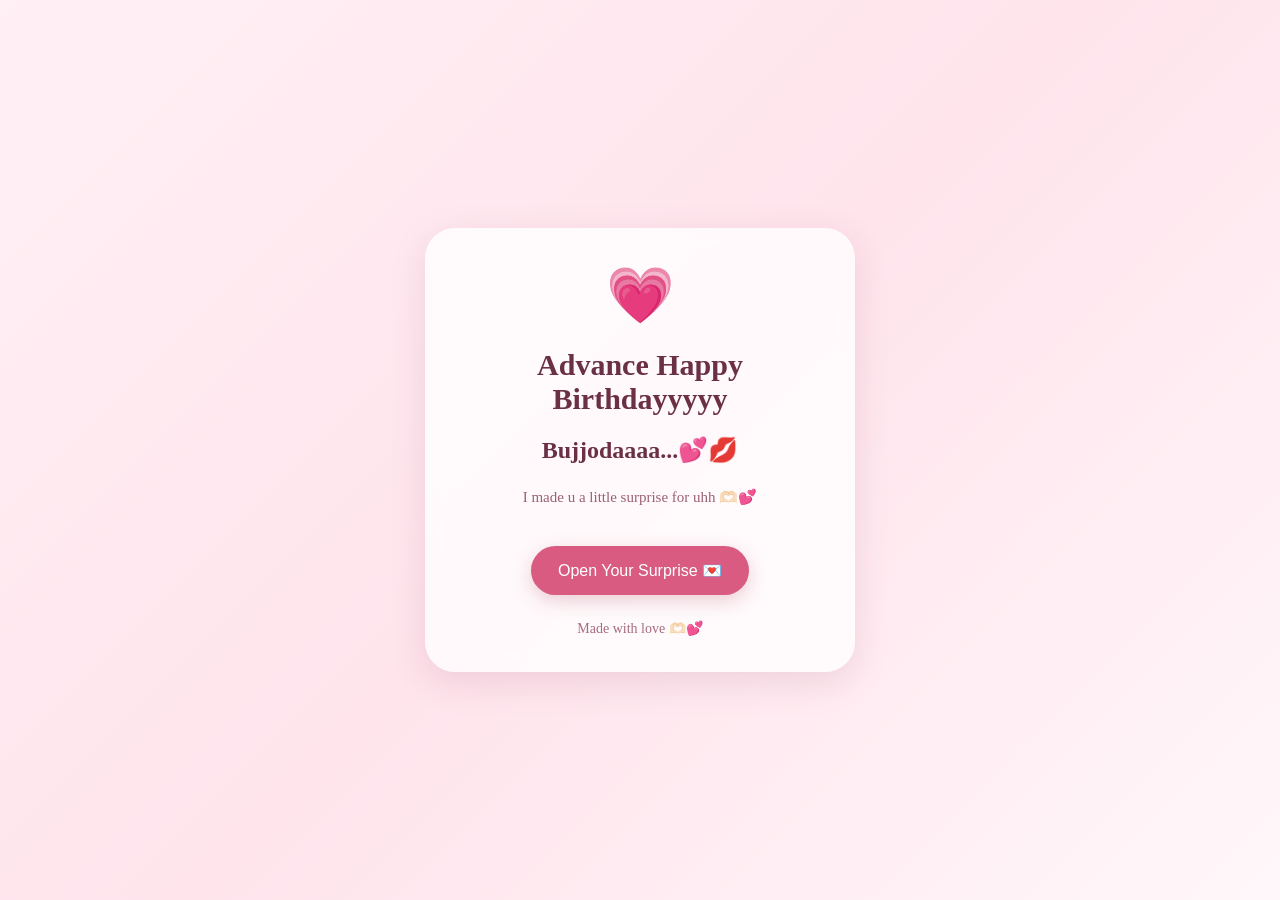
==== index.html @ ac457f29 "Rename Index.html to index.html" ====
<!DOCTYPE html>
<html lang="en">
<head>
<meta charset="UTF-8">
<meta name="viewport" content="width=device-width, initial-scale=1.0">
<title>Advance Happy Birthday Bujjodaaaa 💕</title>

<style>
* {
    box-sizing: border-box;
}

body {
    margin: 0;
    min-height: 100vh;
    font-family: Georgia, serif;
    background: linear-gradient(135deg, #fff0f5, #ffe4ec, #fff7fa);
    color: #6b3045;
    text-align: center;
    overflow-x: hidden;
}

.page {
    min-height: 100vh;
    padding: 60px 22px;
    display: flex;
    justify-content: center;
    align-items: center;
}

.card {
    width: 100%;
    max-width: 430px;
    background: rgba(255,255,255,0.78);
    border-radius: 30px;
    padding: 35px 24px;
    box-shadow: 0 10px 35px rgba(150,70,100,0.15);
    backdrop-filter: blur(10px);
}

.heart {
    font-size: 55px;
    animation: heartbeat 1.4s infinite;
}

@keyframes heartbeat {
    0%,100% { transform: scale(1); }
    50% { transform: scale(1.15); }
}

h1 {
    font-size: 30px;
    margin: 20px 0 12px;
}

h2 {
    font-size: 24px;
}

p {
    font-size: 17px;
    line-height: 1.8;
}

.small {
    font-size: 15px;
    color: #9a6174;
}

button {
    border: none;
    background: #d95b82;
    color: white;
    padding: 15px 27px;
    border-radius: 30px;
    font-size: 16px;
    margin-top: 20px;
    cursor: pointer;
    box-shadow: 0 6px 18px rgba(180,70,100,0.25);
}

button:active {
    transform: scale(0.95);
}

.hidden {
    display: none;
}

.message {
    text-align: left;
    background: #fff7fa;
    border-radius: 22px;
    padding: 22px;
    margin-top: 20px;
    border: 1px solid #f4cad7;
}

.message p {
    white-space: pre-line;
}

.heart-float {
    position: fixed;
    bottom: -30px;
    font-size: 20px;
    animation: floatUp 5s linear forwards;
    pointer-events: none;
}

@keyframes floatUp {
    from {
        transform: translateY(0);
        opacity: 1;
    }
    to {
        transform: translateY(-110vh);
        opacity: 0;
    }
}

.footer {
    margin-top: 25px;
    font-size: 14px;
    color: #a66b7e;
}
</style>
</head>

<body>

<div class="page">
    <div class="card">

        <div class="heart">💗</div>

        <h1>Advance Happy Birthdayyyyy</h1>

        <h2>Bujjodaaaa...💕💋</h2>

        <p class="small">
            I made u a little surprise for uhh 🫶🏻💕
        </p>

        <button onclick="openSurprise()">
            Open Your Surprise 💌
        </button>

        <div id="surprise" class="hidden">

            <h2>🥹 One Little Surprise For You 🫶🏻</h2>

            <p>
                Your birthday is still coming...
                but I couldn't wait to wish you. 🫣💕
            </p>

            <p>
                So here's a little something made especially for you. 🌙✨
            </p>

            <div class="message">

                <p>
Heyyyyy Bujjodaaaa...💕💋
I wish uhhh  Advance Happy Birthdayyyyy🫠💗

Still there is 25 days for your bdayy but I can't wait to wish uh the special day of ur`s.. 🫣

I am so happyyy actually it was the second birthdayy of mine where u will be loved the most of the moon 🌙 the day which u will cherishinggg and having a laugh throughout the day 🤌🏻😘

I was so so lucky to have uhh

The love u show is like an ocean which i cant even swim😭🌊

The care which uh show is the wonderful love that I can't even resist to stop loving by uhhh🙂‍↕️😘

I will kbe loving uh now , ever, forever that love can not be expressed in words because it is not being end 😭🤌🏻💕

Once again Advance Happy Birthdayyyyy myyy lovee💋🫠🫶🏻

I love uhh so so so so muchhhh bujjodaaaaaaa❤️🧿🫂

From ur Kannamaaa🫠💋❤️
                </p>

            </div>

            <button onclick="moreLove()">
                There's More... 🥺💕
            </button>

            <div id="final" class="hidden">

                <h2>🎂💗 Advance Happy Birthday 💗🎂</h2>

                <p>
                    Myyy lovee, I hope your special day
                    is filled with happiness, smiles,
                    love and everything you deserve. 🫶🏻
                </p>

                <p>
                    I love uhh so so so so muchhhh ❤️
                </p>

                <h2>🫂💋🧿</h2>

                <p>
                    From ur Kannamaaa 🫠💋❤️
                </p>

            </div>

        </div>

        <div class="footer">
            Made with love 🫶🏻💕
        </div>

    </div>
</div>

<script>

function openSurprise() {
    document.getElementById("surprise").classList.remove("hidden");
    createHearts();
}

function moreLove() {
    document.getElementById("final").classList.remove("hidden");
    createHearts();
    createHearts();
}

function createHearts() {

    for (let i = 0; i < 12; i++) {

        let heart = document.createElement("div");

        heart.className = "heart-float";

        heart.innerHTML =
            ["💕","💗","💖","❤️","🫶🏻","✨"][Math.floor(Math.random()*6)];

        heart.style.left = Math.random() * 100 + "vw";

        heart.style.animationDuration =
            (3 + Math.random() * 3) + "s";

        document.body.appendChild(heart);

        setTimeout(() => {
            heart.remove();
        }, 6000);
    }
}

</script>

</body>
  </html>
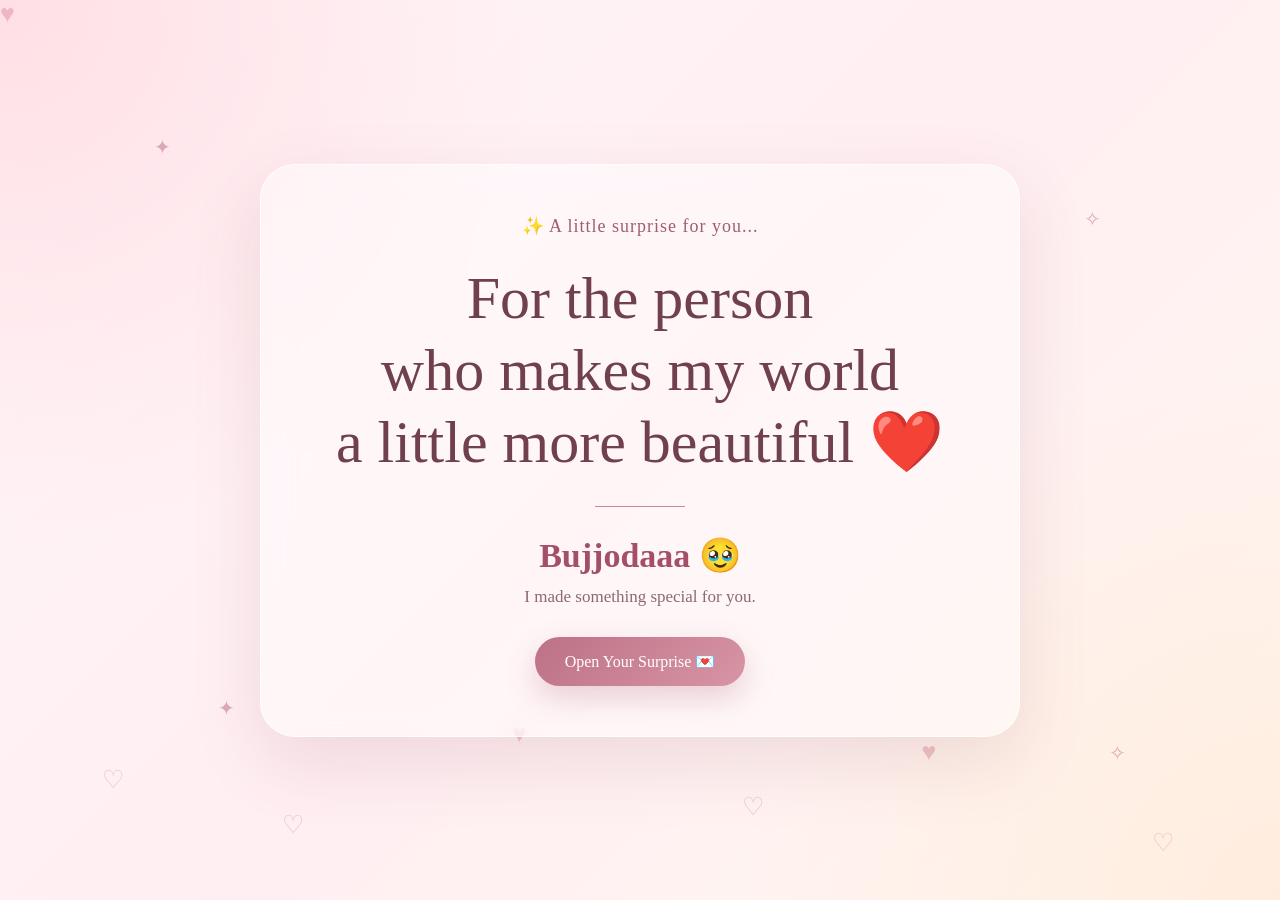
==== commit 794c3bb4: "Add files via upload" ====
--- a/index.html
+++ b/index.html
@@ -1,264 +1,71 @@
-<!DOCTYPE html>
-<html lang="en">
-<head>
-<meta charset="UTF-8">
-<meta name="viewport" content="width=device-width, initial-scale=1.0">
-<title>Advance Happy Birthday Bujjodaaaa 💕</title>
-
-<style>
-* {
-    box-sizing: border-box;
-}
-
-body {
-    margin: 0;
-    min-height: 100vh;
-    font-family: Georgia, serif;
-    background: linear-gradient(135deg, #fff0f5, #ffe4ec, #fff7fa);
-    color: #6b3045;
-    text-align: center;
-    overflow-x: hidden;
-}
-
-.page {
-    min-height: 100vh;
-    padding: 60px 22px;
-    display: flex;
-    justify-content: center;
-    align-items: center;
-}
-
-.card {
-    width: 100%;
-    max-width: 430px;
-    background: rgba(255,255,255,0.78);
-    border-radius: 30px;
-    padding: 35px 24px;
-    box-shadow: 0 10px 35px rgba(150,70,100,0.15);
-    backdrop-filter: blur(10px);
-}
-
-.heart {
-    font-size: 55px;
-    animation: heartbeat 1.4s infinite;
-}
-
-@keyframes heartbeat {
-    0%,100% { transform: scale(1); }
-    50% { transform: scale(1.15); }
-}
-
-h1 {
-    font-size: 30px;
-    margin: 20px 0 12px;
-}
-
-h2 {
-    font-size: 24px;
-}
-
-p {
-    font-size: 17px;
-    line-height: 1.8;
-}
-
-.small {
-    font-size: 15px;
-    color: #9a6174;
-}
-
-button {
-    border: none;
-    background: #d95b82;
-    color: white;
-    padding: 15px 27px;
-    border-radius: 30px;
-    font-size: 16px;
-    margin-top: 20px;
-    cursor: pointer;
-    box-shadow: 0 6px 18px rgba(180,70,100,0.25);
-}
-
-button:active {
-    transform: scale(0.95);
-}
-
-.hidden {
-    display: none;
-}
-
-.message {
-    text-align: left;
-    background: #fff7fa;
-    border-radius: 22px;
-    padding: 22px;
-    margin-top: 20px;
-    border: 1px solid #f4cad7;
-}
-
-.message p {
-    white-space: pre-line;
-}
-
-.heart-float {
-    position: fixed;
-    bottom: -30px;
-    font-size: 20px;
-    animation: floatUp 5s linear forwards;
-    pointer-events: none;
-}
-
-@keyframes floatUp {
-    from {
-        transform: translateY(0);
-        opacity: 1;
-    }
-    to {
-        transform: translateY(-110vh);
-        opacity: 0;
-    }
-}
-
-.footer {
-    margin-top: 25px;
-    font-size: 14px;
-    color: #a66b7e;
-}
-</style>
-</head>
-
-<body>
-
-<div class="page">
-    <div class="card">
-
-        <div class="heart">💗</div>
-
-        <h1>Advance Happy Birthdayyyyy</h1>
-
-        <h2>Bujjodaaaa...💕💋</h2>
-
-        <p class="small">
-            I made u a little surprise for uhh 🫶🏻💕
-        </p>
-
-        <button onclick="openSurprise()">
-            Open Your Surprise 💌
-        </button>
-
-        <div id="surprise" class="hidden">
-
-            <h2>🥹 One Little Surprise For You 🫶🏻</h2>
-
-            <p>
-                Your birthday is still coming...
-                but I couldn't wait to wish you. 🫣💕
-            </p>
-
-            <p>
-                So here's a little something made especially for you. 🌙✨
-            </p>
-
-            <div class="message">
-
-                <p>
-Heyyyyy Bujjodaaaa...💕💋
-I wish uhhh  Advance Happy Birthdayyyyy🫠💗
-
-Still there is 25 days for your bdayy but I can't wait to wish uh the special day of ur`s.. 🫣
-
-I am so happyyy actually it was the second birthdayy of mine where u will be loved the most of the moon 🌙 the day which u will cherishinggg and having a laugh throughout the day 🤌🏻😘
-
-I was so so lucky to have uhh
-
-The love u show is like an ocean which i cant even swim😭🌊
-
-The care which uh show is the wonderful love that I can't even resist to stop loving by uhhh🙂‍↕️😘
-
-I will kbe loving uh now , ever, forever that love can not be expressed in words because it is not being end 😭🤌🏻💕
-
-Once again Advance Happy Birthdayyyyy myyy lovee💋🫠🫶🏻
-
-I love uhh so so so so muchhhh bujjodaaaaaaa❤️🧿🫂
-
-From ur Kannamaaa🫠💋❤️
-                </p>
-
-            </div>
-
-            <button onclick="moreLove()">
-                There's More... 🥺💕
-            </button>
-
-            <div id="final" class="hidden">
-
-                <h2>🎂💗 Advance Happy Birthday 💗🎂</h2>
-
-                <p>
-                    Myyy lovee, I hope your special day
-                    is filled with happiness, smiles,
-                    love and everything you deserve. 🫶🏻
-                </p>
-
-                <p>
-                    I love uhh so so so so muchhhh ❤️
-                </p>
-
-                <h2>🫂💋🧿</h2>
-
-                <p>
-                    From ur Kannamaaa 🫠💋❤️
-                </p>
-
-            </div>
-
-        </div>
-
-        <div class="footer">
-            Made with love 🫶🏻💕
-        </div>
-
-    </div>
-</div>
-
-<script>
-
-function openSurprise() {
-    document.getElementById("surprise").classList.remove("hidden");
-    createHearts();
-}
-
-function moreLove() {
-    document.getElementById("final").classList.remove("hidden");
-    createHearts();
-    createHearts();
-}
-
-function createHearts() {
-
-    for (let i = 0; i < 12; i++) {
-
-        let heart = document.createElement("div");
-
-        heart.className = "heart-float";
-
-        heart.innerHTML =
-            ["💕","💗","💖","❤️","🫶🏻","✨"][Math.floor(Math.random()*6)];
-
-        heart.style.left = Math.random() * 100 + "vw";
-
-        heart.style.animationDuration =
-            (3 + Math.random() * 3) + "s";
-
-        document.body.appendChild(heart);
-
-        setTimeout(() => {
-            heart.remove();
-        }, 6000);
-    }
-}
-
-</script>
-
-</body>
-  </html>
+<!DOCTYPE html>
+<html lang="en">
+<head>
+    <meta charset="UTF-8">
+    <meta name="viewport" content="width=device-width, initial-scale=1.0">
+
+    <title>For My Bujjodaaa ❤️</title>
+
+    <link rel="stylesheet" href="style.css">
+</head>
+
+<body>
+
+    <!-- Floating hearts -->
+    <div class="hearts">
+        <span>♡</span>
+        <span>♡</span>
+        <span>♥</span>
+        <span>♡</span>
+        <span>♥</span>
+        <span>♡</span>
+        <span>♥</span>
+    </div>
+
+    <!-- Sparkles -->
+    <div class="sparkles">
+        <span>✦</span>
+        <span>✧</span>
+        <span>✦</span>
+        <span>✧</span>
+    </div>
+
+    <!-- Main opening -->
+    <main class="opening">
+
+        <div class="content">
+
+            <p class="intro">
+                ✨ A little surprise for you...
+            </p>
+
+            <h1>
+                For the person<br>
+                who makes my world<br>
+                a little more beautiful
+                <span>❤️</span>
+            </h1>
+
+            <div class="divider"></div>
+
+            <h2>
+                Bujjodaaa 🥹
+            </h2>
+
+            <p class="subtext">
+                I made something special for you.
+            </p>
+
+            <button onclick="openSurprise()">
+                Open Your Surprise
+                <span>💌</span>
+            </button>
+
+        </div>
+
+    </main>
+
+    <script src="script.js"></script>
+
+</body>
+</html>
--- a/style.css
+++ b/style.css
@@ -0,0 +1,1933 @@
+/* =========================================================
+   BUJJODAAA BIRTHDAY WEBSITE
+   COMPLETE STYLE.CSS
+   PAGE 1 - PAGE 7
+   ========================================================= */
+
+
+/* =========================================================
+   GLOBAL
+   ========================================================= */
+
+* {
+    margin: 0;
+    padding: 0;
+    box-sizing: border-box;
+}
+
+html {
+    scroll-behavior: smooth;
+}
+
+body {
+    min-height: 100vh;
+    overflow-x: hidden;
+    font-family: Georgia, "Times New Roman", serif;
+    color: #5d3a43;
+
+    background:
+        radial-gradient(
+            circle at top left,
+            rgba(255, 220, 228, 0.9),
+            transparent 35%
+        ),
+        radial-gradient(
+            circle at bottom right,
+            rgba(255, 235, 220, 0.9),
+            transparent 35%
+        ),
+        linear-gradient(
+            135deg,
+            #fff7f7,
+            #ffeef2,
+            #fff8f0
+        );
+
+    transition:
+        opacity 0.7s ease,
+        transform 0.7s ease;
+}
+
+body.leaving {
+    opacity: 0;
+    transform: translateY(-15px);
+}
+
+button {
+    font-family: inherit;
+    border: none;
+    cursor: pointer;
+}
+
+button:active {
+    transform: scale(0.97);
+}
+
+
+/* =========================================================
+   COMMON HEARTS
+   ========================================================= */
+
+.hearts,
+.question-hearts,
+.birthday-hearts,
+.message-hearts,
+.memory-hearts,
+.letter-hearts,
+.final-hearts {
+    position: fixed;
+    inset: 0;
+    overflow: hidden;
+    pointer-events: none;
+    z-index: 0;
+}
+
+.hearts span,
+.question-hearts span,
+.birthday-hearts span,
+.message-hearts span,
+.memory-hearts span,
+.letter-hearts span,
+.final-hearts span {
+    position: absolute;
+    color: rgba(205, 105, 130, 0.35);
+    font-size: 25px;
+    animation: floatHeart 7s linear infinite;
+}
+
+
+/* Different positions */
+
+.hearts span:nth-child(1),
+.question-hearts span:nth-child(1),
+.birthday-hearts span:nth-child(1),
+.message-hearts span:nth-child(1),
+.memory-hearts span:nth-child(1),
+.letter-hearts span:nth-child(1),
+.final-hearts span:nth-child(1) {
+    left: 8%;
+    top: 85%;
+}
+
+.hearts span:nth-child(2),
+.question-hearts span:nth-child(2),
+.birthday-hearts span:nth-child(2),
+.message-hearts span:nth-child(2),
+.memory-hearts span:nth-child(2),
+.letter-hearts span:nth-child(2),
+.final-hearts span:nth-child(2) {
+    left: 22%;
+    top: 90%;
+    animation-delay: 1s;
+}
+
+.hearts span:nth-child(3),
+.question-hearts span:nth-child(3),
+.birthday-hearts span:nth-child(3),
+.message-hearts span:nth-child(3),
+.memory-hearts span:nth-child(3),
+.letter-hearts span:nth-child(3),
+.final-hearts span:nth-child(3) {
+    left: 40%;
+    top: 80%;
+    animation-delay: 2s;
+}
+
+.hearts span:nth-child(4),
+.question-hearts span:nth-child(4),
+.birthday-hearts span:nth-child(4),
+.message-hearts span:nth-child(4),
+.memory-hearts span:nth-child(4),
+.letter-hearts span:nth-child(4),
+.final-hearts span:nth-child(4) {
+    left: 58%;
+    top: 88%;
+    animation-delay: 3s;
+}
+
+.hearts span:nth-child(5),
+.question-hearts span:nth-child(5),
+.birthday-hearts span:nth-child(5),
+.message-hearts span:nth-child(5),
+.memory-hearts span:nth-child(5),
+.letter-hearts span:nth-child(5),
+.final-hearts span:nth-child(5) {
+    left: 72%;
+    top: 82%;
+    animation-delay: 1.5s;
+}
+
+.hearts span:nth-child(6),
+.question-hearts span:nth-child(6),
+.birthday-hearts span:nth-child(6),
+.message-hearts span:nth-child(6),
+.memory-hearts span:nth-child(6),
+.letter-hearts span:nth-child(6),
+.final-hearts span:nth-child(6) {
+    left: 90%;
+    top: 92%;
+    animation-delay: 4s;
+}
+
+.final-hearts span:nth-child(7) {
+    left: 50%;
+    top: 95%;
+    animation-delay: 2.5s;
+}
+
+
+/* Heart animation */
+
+@keyframes floatHeart {
+
+    0% {
+        transform:
+            translateY(50px)
+            scale(0.7);
+        opacity: 0;
+    }
+
+    20% {
+        opacity: 0.7;
+    }
+
+    80% {
+        opacity: 0.5;
+    }
+
+    100% {
+        transform:
+            translateY(-110vh)
+            scale(1.3)
+            rotate(20deg);
+        opacity: 0;
+    }
+}
+
+
+/* =========================================================
+   SPARKLES
+   ========================================================= */
+
+.sparkles,
+.message-sparkles,
+.birthday-sparkles,
+.memory-sparkles,
+.letter-sparkles,
+.final-sparkles {
+    position: fixed;
+    inset: 0;
+    pointer-events: none;
+    z-index: 0;
+}
+
+.sparkles span,
+.message-sparkles span,
+.birthday-sparkles span,
+.memory-sparkles span,
+.letter-sparkles span,
+.final-sparkles span {
+    position: absolute;
+    color: rgba(191, 116, 137, 0.55);
+    font-size: 20px;
+    animation: sparkle 3s ease-in-out infinite;
+}
+
+.sparkles span:nth-child(1),
+.message-sparkles span:nth-child(1),
+.birthday-sparkles span:nth-child(1),
+.memory-sparkles span:nth-child(1),
+.letter-sparkles span:nth-child(1),
+.final-sparkles span:nth-child(1) {
+    top: 15%;
+    left: 12%;
+}
+
+.sparkles span:nth-child(2),
+.message-sparkles span:nth-child(2),
+.birthday-sparkles span:nth-child(2),
+.memory-sparkles span:nth-child(2),
+.letter-sparkles span:nth-child(2),
+.final-sparkles span:nth-child(2) {
+    top: 23%;
+    right: 14%;
+    animation-delay: 1s;
+}
+
+.sparkles span:nth-child(3),
+.message-sparkles span:nth-child(3),
+.birthday-sparkles span:nth-child(3),
+.memory-sparkles span:nth-child(3),
+.letter-sparkles span:nth-child(3),
+.final-sparkles span:nth-child(3) {
+    bottom: 20%;
+    left: 17%;
+    animation-delay: 1.8s;
+}
+
+.sparkles span:nth-child(4),
+.message-sparkles span:nth-child(4),
+.birthday-sparkles span:nth-child(4),
+.memory-sparkles span:nth-child(4),
+.letter-sparkles span:nth-child(4),
+.final-sparkles span:nth-child(4) {
+    bottom: 15%;
+    right: 12%;
+    animation-delay: 2.3s;
+}
+
+.sparkles span:nth-child(5),
+.message-sparkles span:nth-child(5),
+.birthday-sparkles span:nth-child(5),
+.memory-sparkles span:nth-child(5),
+.letter-sparkles span:nth-child(5),
+.final-sparkles span:nth-child(5) {
+    top: 50%;
+    right: 7%;
+    animation-delay: 0.7s;
+}
+
+@keyframes sparkle {
+
+    0%,
+    100% {
+        opacity: 0.2;
+        transform:
+            scale(0.7)
+            rotate(0deg);
+    }
+
+    50% {
+        opacity: 1;
+        transform:
+            scale(1.3)
+            rotate(20deg);
+    }
+}
+
+
+/* =========================================================
+   PAGE 1
+   ========================================================= */
+
+.opening {
+    min-height: 100vh;
+    width: 100%;
+
+    display: flex;
+    justify-content: center;
+    align-items: center;
+
+    padding: 30px 20px;
+
+    position: relative;
+    z-index: 2;
+
+    text-align: center;
+}
+
+.content {
+    width: min(760px, 100%);
+    margin: 0 auto;
+
+    padding: 50px 35px;
+
+    border-radius: 35px;
+
+    background: rgba(255, 255, 255, 0.42);
+
+    backdrop-filter: blur(15px);
+
+    border: 1px solid rgba(255, 255, 255, 0.8);
+
+    box-shadow:
+        0 25px 70px
+        rgba(142, 75, 95, 0.14);
+
+    animation: pageAppear 1.2s ease;
+}
+
+.intro {
+    font-size: 18px;
+    color: #a05d70;
+    margin-bottom: 25px;
+    letter-spacing: 1px;
+}
+
+.content h1 {
+    font-size: clamp(35px, 6vw, 60px);
+    line-height: 1.2;
+    color: #70404e;
+    font-weight: 500;
+}
+
+.content h1 span {
+    display: inline-block;
+    animation: heartbeat 1.7s infinite;
+}
+
+.divider {
+    width: 90px;
+    height: 1px;
+    background: #c98a9a;
+    margin: 28px auto;
+}
+
+.content h2 {
+    font-size: 34px;
+    color: #a34f68;
+    margin-bottom: 12px;
+}
+
+.subtext {
+    font-size: 17px;
+    color: #8c6972;
+    margin-bottom: 30px;
+}
+
+.content button {
+    padding: 15px 30px;
+    border-radius: 50px;
+
+    background:
+        linear-gradient(
+            135deg,
+            #bd7186,
+            #d795a5
+        );
+
+    color: white;
+    font-size: 16px;
+
+    box-shadow:
+        0 12px 30px
+        rgba(166, 88, 111, 0.25);
+
+    transition: 0.3s ease;
+}
+
+.content button:hover {
+    transform: translateY(-4px);
+}
+
+
+/* =========================================================
+   PAGE 2
+   ========================================================= */
+
+.question-page {
+    min-height: 100vh;
+    width: 100%;
+
+    display: flex;
+    justify-content: center;
+    align-items: center;
+
+    padding: 30px 20px;
+
+    position: relative;
+    z-index: 2;
+}
+
+.question-card {
+    width: min(620px, 100%);
+    margin: 0 auto;
+
+    padding: 50px 35px;
+
+    text-align: center;
+
+    border-radius: 35px;
+
+    background: rgba(255, 255, 255, 0.55);
+
+    backdrop-filter: blur(18px);
+
+    box-shadow:
+        0 25px 70px
+        rgba(135, 70, 90, 0.15);
+
+    animation: pageAppear 1s ease;
+}
+
+.tiny-heart {
+    font-size: 38px;
+    color: #b85d75;
+
+    animation: heartbeat 1.7s infinite;
+
+    margin-bottom: 15px;
+}
+
+.question-small {
+    color: #a26978;
+    font-size: 15px;
+    letter-spacing: 1px;
+}
+
+.question-card h1 {
+    font-size: clamp(42px, 8vw, 62px);
+    color: #754352;
+    margin: 12px 0;
+}
+
+.question-line {
+    width: 70px;
+    height: 1px;
+    background: #c58a99;
+    margin: 20px auto;
+}
+
+.question-text {
+    font-size: 18px;
+    color: #87636d;
+    margin-bottom: 18px;
+}
+
+.question-card h2 {
+    font-size: clamp(24px, 5vw, 34px);
+    line-height: 1.35;
+    color: #814557;
+}
+
+.question-hint {
+    margin: 25px 0 18px;
+    color: #a57884;
+    font-size: 14px;
+}
+
+.answer-buttons {
+    display: flex;
+    justify-content: center;
+    align-items: center;
+
+    gap: 15px;
+    flex-wrap: wrap;
+}
+
+.answer-buttons button {
+    padding: 13px 25px;
+
+    border-radius: 50px;
+
+    background: #bd7186;
+
+    color: white;
+    font-size: 15px;
+
+    transition: 0.3s ease;
+}
+
+.answer-buttons button:hover {
+    transform: translateY(-3px);
+}
+
+
+/* =========================================================
+   PAGE 3
+   ========================================================= */
+
+.birthday-page {
+    min-height: 100vh;
+    width: 100%;
+
+    display: flex;
+    justify-content: center;
+    align-items: center;
+
+    padding: 35px 20px;
+
+    position: relative;
+    z-index: 2;
+}
+
+.birthday-card {
+    width: min(680px, 100%);
+    margin: 0 auto;
+
+    text-align: center;
+
+    padding: 45px 30px;
+
+    border-radius: 35px;
+
+    background: rgba(255, 255, 255, 0.55);
+
+    backdrop-filter: blur(18px);
+
+    box-shadow:
+        0 25px 70px
+        rgba(140, 70, 90, 0.15);
+
+    animation: pageAppear 1s ease;
+}
+
+.birthday-top {
+    font-size: 16px;
+    color: #a26777;
+    margin-bottom: 20px;
+}
+
+.cake {
+    width: 180px;
+    height: 170px;
+
+    margin: 0 auto 20px;
+
+    position: relative;
+}
+
+.cake-body {
+    position: absolute;
+
+    width: 150px;
+    height: 70px;
+
+    left: 15px;
+    bottom: 15px;
+
+    border-radius:
+        12px 12px 20px 20px;
+
+    background:
+        linear-gradient(
+            #eaa4b4,
+            #cf788e
+        );
+}
+
+.cake-body span {
+    color: white;
+    margin: 0 9px;
+    line-height: 70px;
+}
+
+.cake-top {
+    position: absolute;
+
+    width: 155px;
+    height: 35px;
+
+    left: 12px;
+    bottom: 70px;
+
+    border-radius: 50%;
+
+    background: #f4bdc9;
+}
+
+.candle {
+    position: absolute;
+
+    width: 15px;
+    height: 55px;
+
+    left: 82px;
+    bottom: 105px;
+
+    background: #fff0f2;
+
+    border-radius: 5px;
+
+    z-index: 2;
+}
+
+.flame {
+    position: absolute;
+
+    top: -35px;
+    left: -5px;
+
+    font-size: 25px;
+
+    animation:
+        flicker 0.8s
+        infinite alternate;
+}
+
+@keyframes flicker {
+
+    from {
+        transform:
+            scale(0.9)
+            rotate(-4deg);
+    }
+
+    to {
+        transform:
+            scale(1.1)
+            rotate(4deg);
+    }
+}
+
+.birthday-label {
+    letter-spacing: 4px;
+    font-size: 14px;
+    color: #a85e72;
+}
+
+.birthday-card h1 {
+    font-size: clamp(38px, 8vw, 62px);
+    margin: 10px 0;
+    color: #763f50;
+}
+
+.birthday-card h1 span {
+    animation: heartbeat 1.5s infinite;
+    display: inline-block;
+}
+
+.birthday-line {
+    width: 75px;
+    height: 1px;
+    background: #c88a99;
+    margin: 20px auto;
+}
+
+.birthday-message {
+    font-size: 18px;
+    line-height: 1.7;
+    color: #765965;
+    margin: 12px auto;
+    max-width: 520px;
+}
+
+.birthday-message.small {
+    font-size: 15px;
+    color: #96717c;
+}
+
+.more-button {
+    margin-top: 25px;
+
+    padding: 14px 26px;
+
+    border-radius: 50px;
+
+    color: white;
+    background: #bd7186;
+
+    font-size: 15px;
+
+    transition: 0.3s ease;
+}
+
+.more-button:hover {
+    transform: translateY(-3px);
+}
+
+
+/* =========================================================
+   PAGE 4
+   ========================================================= */
+
+.message-page {
+    min-height: 100vh;
+    width: 100%;
+
+    display: flex;
+    justify-content: center;
+    align-items: center;
+
+    padding: 40px 20px;
+
+    position: relative;
+    z-index: 2;
+}
+
+.message-card {
+    width: min(850px, 100%);
+    margin: 0 auto;
+
+    padding: 45px 35px;
+
+    text-align: center;
+
+    border-radius: 35px;
+
+    background: rgba(255, 255, 255, 0.57);
+
+    backdrop-filter: blur(18px);
+
+    box-shadow:
+        0 25px 75px
+        rgba(140, 70, 90, 0.14);
+
+    animation: pageAppear 1s ease;
+}
+
+.envelope-icon {
+    font-size: 50px;
+    margin-bottom: 12px;
+}
+
+.message-small {
+    color: #a26777;
+    font-size: 15px;
+    margin-bottom: 12px;
+}
+
+.message-card h1 {
+    font-size: clamp(40px, 7vw, 60px);
+    line-height: 1.15;
+    color: #763f50;
+}
+
+.message-line {
+    width: 80px;
+    height: 1px;
+    background: #c88a99;
+    margin: 25px auto;
+}
+
+.cute-message {
+    width: 100%;
+    max-width: 720px;
+    margin: 0 auto;
+    text-align: center;
+}
+
+.cute-message p {
+    font-size: 17px;
+    line-height: 1.8;
+    color: #725661;
+    margin: 18px auto;
+}
+
+.cute-message .highlight-message {
+    font-size: 22px;
+    color: #a74f69;
+    font-weight: bold;
+}
+
+.cute-message .love-line {
+    font-size: 25px;
+    color: #a44f68;
+    font-weight: bold;
+    margin: 28px 0;
+}
+
+.cute-message .final-message {
+    font-size: 19px;
+    color: #8e4d60;
+    font-weight: bold;
+}
+
+.little-heart {
+    font-size: 32px;
+    color: #b45d73;
+    margin: 20px;
+    animation: heartbeat 1.7s infinite;
+}
+
+.message-card > button {
+    padding: 14px 28px;
+
+    border-radius: 50px;
+
+    color: white;
+    background: #bd7186;
+
+    font-size: 15px;
+
+    transition: 0.3s ease;
+}
+
+.message-card > button:hover {
+    transform: translateY(-3px);
+}
+
+
+/* =========================================================
+   PAGE 5
+   ========================================================= */
+
+.memory-page {
+    min-height: 100vh;
+    width: 100%;
+
+    display: flex;
+    justify-content: center;
+
+    padding: 60px 20px;
+
+    position: relative;
+    z-index: 2;
+}
+
+.memory-container {
+    width: min(1100px, 100%);
+    margin: 0 auto;
+
+    text-align: center;
+
+    animation: pageAppear 1s ease;
+}
+
+.memory-small {
+    color: #a26777;
+    font-size: 16px;
+    margin-bottom: 12px;
+}
+
+.memory-container h1 {
+    font-size: clamp(40px, 7vw, 65px);
+    line-height: 1.1;
+    color: #763f50;
+}
+
+.memory-line {
+    width: 80px;
+    height: 1px;
+    background: #c88a99;
+    margin: 25px auto;
+}
+
+.memory-intro {
+    font-size: 17px;
+    line-height: 1.7;
+    color: #80606a;
+    margin-bottom: 45px;
+}
+
+
+/* Gallery */
+
+.memory-gallery {
+    width: 100%;
+
+    display: grid;
+
+    grid-template-columns:
+        repeat(3, 1fr);
+
+    gap: 45px 30px;
+
+    align-items: start;
+
+    justify-items: center;
+}
+
+
+/* Polaroids */
+
+.polaroid {
+    width: 100%;
+    max-width: 285px;
+
+    padding:
+        12px
+        12px
+        20px;
+
+    background: #fffdfb;
+
+    box-shadow:
+        0 15px 35px
+        rgba(100, 60, 70, 0.16);
+
+    transition:
+        transform 0.4s ease,
+        box-shadow 0.4s ease;
+
+    animation:
+        polaroidAppear
+        0.8s ease both;
+}
+
+.polaroid:hover {
+    transform:
+        translateY(-10px)
+        rotate(0deg)
+        scale(1.03);
+
+    box-shadow:
+        0 25px 45px
+        rgba(100, 60, 70, 0.22);
+}
+
+.photo-one {
+    transform: rotate(-3deg);
+}
+
+.photo-two {
+    transform: rotate(3deg);
+    animation-delay: 0.15s;
+}
+
+.photo-three {
+    transform: rotate(-2deg);
+    animation-delay: 0.3s;
+}
+
+.photo-four {
+    transform: rotate(3deg);
+    animation-delay: 0.45s;
+}
+
+.photo-five {
+    transform: rotate(-3deg);
+    animation-delay: 0.6s;
+}
+
+.photo-six {
+    transform: rotate(2deg);
+    animation-delay: 0.75s;
+}
+
+.photo-wrapper {
+    width: 100%;
+
+    aspect-ratio: 1 / 1;
+
+    overflow: hidden;
+
+    background: #f7e7e9;
+}
+
+.photo-wrapper img {
+    width: 100%;
+    height: 100%;
+
+    object-fit: cover;
+
+    display: block;
+}
+
+.polaroid p {
+    margin-top: 15px;
+
+    font-family:
+        "Segoe Print",
+        "Comic Sans MS",
+        cursive;
+
+    font-size: 15px;
+
+    color: #76545e;
+
+    line-height: 1.4;
+}
+
+@keyframes polaroidAppear {
+
+    from {
+        opacity: 0;
+        transform:
+            translateY(25px)
+            rotate(0deg);
+    }
+
+    to {
+        opacity: 1;
+    }
+}
+
+.memory-bottom {
+    margin-top: 60px;
+}
+
+.memory-bottom p {
+    font-size: 17px;
+    color: #a05d70;
+    margin-bottom: 10px;
+}
+
+.memory-bottom h2 {
+    font-size: clamp(23px, 4vw, 34px);
+    line-height: 1.45;
+    font-weight: 500;
+    color: #784554;
+}
+
+.tiny-memory-heart {
+    margin: 20px 0;
+    font-size: 32px;
+    color: #b45d73;
+    animation: heartbeat 1.7s infinite;
+}
+
+.memory-container > button {
+    padding: 15px 28px;
+
+    border-radius: 50px;
+
+    background: #bd7186;
+
+    color: white;
+
+    font-size: 15px;
+
+    box-shadow:
+        0 10px 25px
+        rgba(166, 88, 111, 0.2);
+
+    transition: 0.3s ease;
+}
+
+.memory-container > button:hover {
+    transform: translateY(-3px);
+}
+
+
+/* =========================================================
+   PAGE 6
+   ========================================================= */
+
+.letter-page {
+    min-height: 100vh;
+    width: 100%;
+
+    display: flex;
+    justify-content: center;
+    align-items: flex-start;
+
+    padding: 60px 20px 80px;
+
+    position: relative;
+    z-index: 2;
+}
+
+.letter-container {
+    width: min(850px, 100%);
+    margin: 0 auto;
+
+    text-align: center;
+
+    display: flex;
+    flex-direction: column;
+
+    align-items: center;
+
+    animation: pageAppear 1s ease;
+}
+
+.letter-small {
+    color: #a26777;
+    font-size: 16px;
+    margin-bottom: 12px;
+}
+
+.letter-container h1 {
+    font-size: clamp(40px, 7vw, 65px);
+    line-height: 1.1;
+    color: #763f50;
+}
+
+.letter-container h1 span {
+    display: inline-block;
+    animation: heartbeat 1.7s infinite;
+}
+
+.letter-line {
+    width: 80px;
+    height: 1px;
+    background: #c88a99;
+    margin: 25px auto 35px;
+}
+
+
+/* Envelope */
+
+.envelope-area {
+    width: 100%;
+
+    display: flex;
+    justify-content: center;
+    align-items: center;
+
+    margin: 10px auto 20px;
+}
+
+.envelope {
+    width: min(430px, 90vw);
+    height: 285px;
+
+    position: relative;
+
+    cursor: pointer;
+
+    perspective: 1000px;
+
+    filter:
+        drop-shadow(
+            0 20px 25px
+            rgba(100, 60, 70, 0.18)
+        );
+}
+
+.envelope-back {
+    position: absolute;
+
+    inset: 0;
+
+    background: #e8a7b5;
+
+    border-radius: 8px;
+}
+
+
+/* Letter paper */
+
+.letter-paper {
+    position: absolute;
+
+    width: 88%;
+    height: 245px;
+
+    left: 6%;
+    bottom: 10px;
+
+    background: #fffaf4;
+
+    border-radius: 5px;
+
+    padding: 20px;
+
+    overflow: hidden;
+
+    z-index: 2;
+
+    box-shadow:
+        0 5px 15px
+        rgba(90, 50, 60, 0.12);
+
+    transition:
+        transform 1s ease;
+}
+
+.letter-content {
+    width: 100%;
+    height: 100%;
+
+    overflow-y: auto;
+
+    text-align: center;
+
+    padding: 5px 8px;
+}
+
+.letter-content p {
+    font-family: Georgia, serif;
+
+    font-size: 13px;
+
+    line-height: 1.55;
+
+    color: #76545e;
+
+    margin-bottom: 11px;
+}
+
+.letter-content .special-line {
+    color: #a04f68;
+    font-weight: bold;
+}
+
+.letter-content .love-text {
+    color: #a04f68;
+
+    font-size: 17px;
+
+    font-weight: bold;
+
+    margin-top: 15px;
+}
+
+.letter-content .signature {
+    color: #9b6573;
+    font-style: italic;
+}
+
+
+/* Envelope front */
+
+.envelope-front {
+    position: absolute;
+
+    left: 0;
+    bottom: 0;
+
+    width: 0;
+    height: 0;
+
+    border-left: 215px solid transparent;
+    border-right: 215px solid transparent;
+
+    border-bottom: 145px solid #d88b9d;
+
+    z-index: 4;
+}
+
+
+/* Envelope flap */
+
+.envelope-flap {
+    position: absolute;
+
+    left: 0;
+    top: 0;
+
+    width: 0;
+    height: 0;
+
+    border-left: 215px solid transparent;
+    border-right: 215px solid transparent;
+
+    border-top: 145px solid #c9788c;
+
+    transform-origin: top center;
+
+    transition:
+        transform 0.9s ease;
+
+    z-index: 5;
+}
+
+
+/* Envelope heart */
+
+.envelope-heart {
+    position: absolute;
+
+    left: 50%;
+    top: 50%;
+
+    transform:
+        translate(-50%, -50%);
+
+    z-index: 6;
+
+    font-size: 45px;
+
+    transition:
+        opacity 0.4s ease,
+        transform 0.4s ease;
+}
+
+
+/* Envelope opened */
+
+.envelope.open .envelope-flap {
+    transform: rotateX(180deg);
+    z-index: 1;
+}
+
+.envelope.open .letter-paper {
+    transform: translateY(-180px);
+    z-index: 3;
+}
+
+.envelope.open .envelope-heart {
+    opacity: 0;
+
+    transform:
+        translate(-50%, -50%)
+        scale(0.5);
+}
+
+
+/* Hint */
+
+.open-hint {
+    color: #9b6875;
+
+    font-size: 15px;
+
+    margin: 20px 0 60px;
+
+    animation:
+        softPulse 2s infinite;
+}
+
+@keyframes softPulse {
+
+    0%,
+    100% {
+        opacity: 0.65;
+    }
+
+    50% {
+        opacity: 1;
+    }
+}
+
+
+/* Final love section */
+
+.final-love {
+    width: min(720px, 100%);
+    margin: 0 auto;
+
+    padding: 45px 30px;
+
+    border-radius: 30px;
+
+    background:
+        rgba(255, 255, 255, 0.45);
+
+    border:
+        1px solid
+        rgba(255, 255, 255, 0.75);
+
+    box-shadow:
+        0 20px 50px
+        rgba(130, 70, 90, 0.1);
+
+    text-align: center;
+}
+
+.final-intro {
+    font-size: 17px;
+    color: #9d6171;
+    margin-bottom: 20px;
+}
+
+.final-love h2 {
+    font-size: clamp(32px, 7vw, 55px);
+    line-height: 1.2;
+    color: #a34f68;
+    margin-bottom: 25px;
+
+    animation:
+        heartbeat 2s infinite;
+}
+
+.final-love > p {
+    font-size: 16px;
+    line-height: 1.7;
+    color: #765761;
+    margin: 13px auto;
+}
+
+.final-love .forever-line {
+    font-size: 17px;
+    color: #825362;
+
+    line-height: 1.9;
+
+    margin: 25px auto;
+}
+
+.final-love .heart-line {
+    font-size: 20px;
+    color: #a04f68;
+    font-weight: bold;
+}
+
+.final-love .forever-yours {
+    margin-top: 25px;
+    color: #8d5967;
+    line-height: 1.8;
+}
+
+.final-love .moon-love {
+    margin-top: 25px;
+
+    font-size: 17px;
+
+    color: #a34f68;
+
+    font-style: italic;
+}
+
+.letter-container > button {
+    margin-top: 35px;
+
+    padding: 15px 30px;
+
+    border-radius: 50px;
+
+    background: #bd7186;
+
+    color: white;
+
+    font-size: 15px;
+
+    box-shadow:
+        0 12px 28px
+        rgba(166, 88, 111, 0.2);
+
+    transition: 0.3s ease;
+}
+
+.letter-container > button:hover {
+    transform: translateY(-4px);
+}
+
+
+/* =========================================================
+   PAGE 7 - FINAL ENDING
+   ========================================================= */
+
+.final-page {
+    min-height: 100vh;
+    width: 100%;
+
+    display: flex;
+    justify-content: center;
+    align-items: center;
+
+    padding: 40px 20px;
+
+    position: relative;
+    z-index: 2;
+
+    text-align: center;
+}
+
+.final-card {
+    width: min(750px, 100%);
+    margin: 0 auto;
+
+    padding: 60px 35px;
+
+    text-align: center;
+
+    border-radius: 38px;
+
+    background:
+        rgba(255, 255, 255, 0.58);
+
+    backdrop-filter: blur(20px);
+
+    border:
+        1px solid
+        rgba(255, 255, 255, 0.8);
+
+    box-shadow:
+        0 25px 80px
+        rgba(130, 70, 90, 0.16);
+
+    animation:
+        pageAppear 1.2s ease;
+}
+
+
+/* Final heart */
+
+.final-heart {
+    font-size: 55px;
+
+    color: #b45d73;
+
+    margin-bottom: 20px;
+
+    animation:
+        heartbeat 1.8s infinite;
+}
+
+.final-small {
+    font-size: 16px;
+
+    color: #a26777;
+
+    letter-spacing: 0.5px;
+
+    margin-bottom: 20px;
+}
+
+
+/* Main heading */
+
+.final-card h1 {
+    font-size: clamp(36px, 7vw, 58px);
+
+    line-height: 1.2;
+
+    font-weight: 500;
+
+    color: #763f50;
+}
+
+.final-card h1 span {
+    display: block;
+
+    color: #a34f68;
+
+    margin-top: 8px;
+}
+
+
+/* Line */
+
+.final-line {
+    width: 80px;
+    height: 1px;
+
+    background: #c88a99;
+
+    margin: 28px auto;
+}
+
+
+/* Messages */
+
+.final-message-big {
+    max-width: 560px;
+
+    margin: 0 auto 15px;
+
+    font-size: 19px;
+
+    line-height: 1.7;
+
+    color: #765761;
+}
+
+.final-message-small {
+    max-width: 520px;
+
+    margin: 0 auto;
+
+    font-size: 16px;
+
+    line-height: 1.7;
+
+    color: #92707a;
+}
+
+
+/* I LOVE YOU */
+
+.final-love-heart {
+    font-size: 38px;
+
+    margin:
+        30px 0
+        10px;
+
+    animation:
+        heartbeat 1.6s infinite;
+}
+
+.final-card h2 {
+    font-size: clamp(38px, 8vw, 62px);
+
+    color: #a34f68;
+
+    margin: 10px 0 15px;
+
+    letter-spacing: 1px;
+}
+
+.forever-text {
+    font-size: 18px;
+
+    line-height: 1.8;
+
+    color: #815461;
+}
+
+
+/* Signature */
+
+.signature {
+    margin-top: 35px;
+}
+
+.signature p {
+    font-size: 15px;
+
+    color: #9a6874;
+
+    margin-bottom: 5px;
+}
+
+.signature h3 {
+    font-size: 27px;
+
+    color: #8e4d60;
+
+    font-weight: 500;
+}
+
+.signature .kiss {
+    font-size: 23px;
+
+    margin-top: 8px;
+}
+
+
+/* The End */
+
+.end-text {
+    margin-top: 40px;
+
+    font-size: 14px;
+
+    color: #b07a87;
+
+    letter-spacing: 2px;
+}
+
+
+/* =========================================================
+   GENERAL PAGE ANIMATIONS
+   ========================================================= */
+
+@keyframes pageAppear {
+
+    from {
+        opacity: 0;
+        transform:
+            translateY(25px);
+    }
+
+    to {
+        opacity: 1;
+        transform:
+            translateY(0);
+    }
+}
+
+@keyframes heartbeat {
+
+    0%,
+    100% {
+        transform: scale(1);
+    }
+
+    15% {
+        transform: scale(1.12);
+    }
+
+    30% {
+        transform: scale(1);
+    }
+
+    45% {
+        transform: scale(1.1);
+    }
+}
+
+
+/* =========================================================
+   TABLET
+   ========================================================= */
+
+@media (max-width: 768px) {
+
+    .content {
+        padding: 40px 22px;
+    }
+
+    .question-card {
+        padding: 40px 22px;
+    }
+
+    .birthday-card {
+        padding: 40px 20px;
+    }
+
+    .message-card {
+        padding: 40px 20px;
+    }
+
+    .memory-page {
+        padding:
+            45px
+            15px
+            70px;
+    }
+
+    .memory-gallery {
+        grid-template-columns:
+            repeat(2, 1fr);
+
+        gap:
+            30px 15px;
+    }
+
+    .polaroid {
+        max-width: 220px;
+    }
+
+    .letter-page {
+        padding:
+            45px
+            15px
+            70px;
+    }
+
+    .letter-container {
+        width: 100%;
+    }
+
+    .envelope {
+        width: min(390px, 94vw);
+        height: 255px;
+    }
+
+    .envelope-front {
+        border-left-width:
+            min(195px, 47vw);
+
+        border-right-width:
+            min(195px, 47vw);
+
+        border-bottom-width: 130px;
+    }
+
+    .envelope-flap {
+        border-left-width:
+            min(195px, 47vw);
+
+        border-right-width:
+            min(195px, 47vw);
+
+        border-top-width: 130px;
+    }
+
+    .letter-paper {
+        height: 220px;
+    }
+
+    .envelope.open .letter-paper {
+        transform:
+            translateY(-150px);
+    }
+
+    .final-card {
+        padding:
+            50px
+            25px;
+    }
+}
+
+
+/* =========================================================
+   MOBILE
+   ========================================================= */
+
+@media (max-width: 500px) {
+
+    .opening {
+        padding:
+            20px
+            12px;
+    }
+
+    .content {
+        padding:
+            35px
+            18px;
+
+        border-radius: 25px;
+    }
+
+    .content h1 {
+        font-size: 34px;
+    }
+
+    .content h2 {
+        font-size: 28px;
+    }
+
+
+    /* Page 2 */
+
+    .answer-buttons {
+        flex-direction: column;
+        align-items: center;
+    }
+
+    .answer-buttons button {
+        width: 190px;
+    }
+
+
+    /* Page 5 */
+
+    .memory-gallery {
+        grid-template-columns: 1fr;
+    }
+
+    .polaroid {
+        max-width: 300px;
+    }
+
+    .memory-container h1 {
+        font-size: 42px;
+    }
+
+
+    /* Page 6 */
+
+    .letter-container h1 {
+        font-size: 44px;
+    }
+
+    .envelope {
+        width: 330px;
+        height: 220px;
+    }
+
+    .envelope-front {
+        border-left-width: 165px;
+        border-right-width: 165px;
+        border-bottom-width: 110px;
+    }
+
+    .envelope-flap {
+        border-left-width: 165px;
+        border-right-width: 165px;
+        border-top-width: 110px;
+    }
+
+    .letter-paper {
+        width: 88%;
+        height: 190px;
+        padding: 15px;
+    }
+
+    .letter-content p {
+        font-size: 11px;
+    }
+
+    .envelope.open .letter-paper {
+        transform:
+            translateY(-125px);
+    }
+
+
+    /* Page 7 */
+
+    .final-page {
+        padding:
+            25px
+            15px;
+    }
+
+    .final-card {
+        padding:
+            45px
+            20px;
+
+        border-radius: 30px;
+    }
+
+    .final-card h1 {
+        font-size: 36px;
+    }
+
+    .final-message-big {
+        font-size: 17px;
+    }
+
+    .final-message-small {
+        font-size: 15px;
+    }
+
+    .final-card h2 {
+        font-size: 38px;
+    }
+
+    .forever-text {
+        font-size: 16px;
+    }
+
+    .signature h3 {
+        font-size: 24px;
+    }
+}
